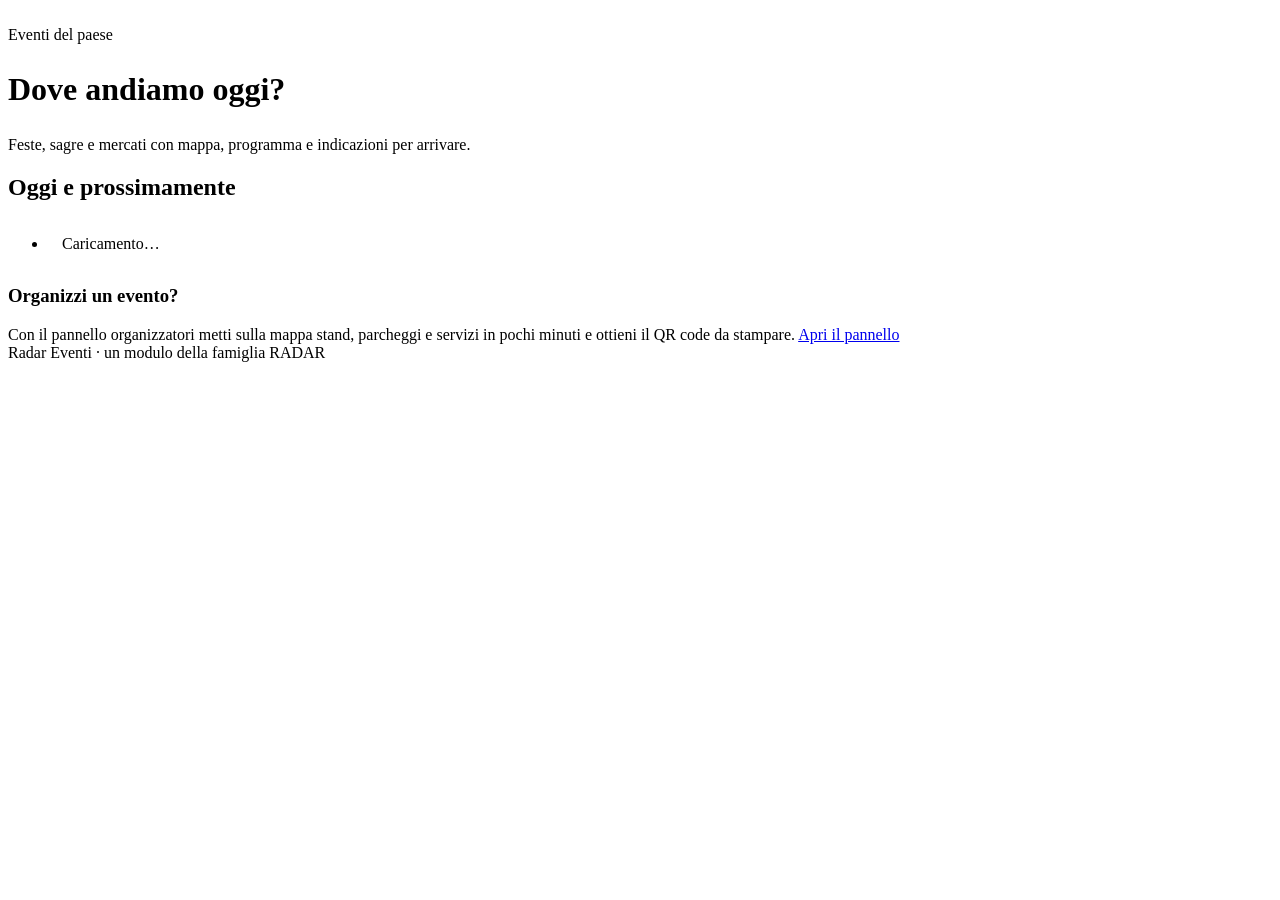
==== index.html @ ff0f66e5 "Add files via upload" ====
<!doctype html>
<html lang="it">
<head>
<meta charset="utf-8">
<meta name="viewport" content="width=device-width, initial-scale=1, viewport-fit=cover">
<title>Radar Eventi</title>
<meta name="theme-color" content="#0A0F14">
<link rel="preconnect" href="https://fonts.googleapis.com">
<link rel="preconnect" href="https://fonts.gstatic.com" crossorigin>
<link rel="stylesheet" href="https://fonts.googleapis.com/css2?family=Sora:wght@700;800&family=Atkinson+Hyperlegible:wght@400;700&display=swap">
<link rel="stylesheet" href="css/style.css">
</head>
<body>
<div id="top"></div>
<main class="wrap">
  <header style="display:flex;flex-direction:column;gap:6px;padding-top:18px">
    <span class="eyebrow" id="comune">Eventi del paese</span>
    <h1>Dove andiamo oggi?</h1>
    <span class="muted">Feste, sagre e mercati con mappa, programma e indicazioni per arrivare.</span>
  </header>
  <section>
    <h2>Oggi e prossimamente</h2>
    <ul class="list" id="upcoming"><li style="padding:14px" class="muted">Caricamento…</li></ul>
  </section>
  <section id="pastWrap" hidden>
    <h2>Eventi passati</h2>
    <ul class="list" id="past"></ul>
  </section>
  <section class="card">
    <h3>Organizzi un evento?</h3>
    <span class="small">Con il pannello organizzatori metti sulla mappa stand, parcheggi e servizi in pochi minuti e ottieni il QR code da stampare.</span>
    <a class="btn" href="admin.html" style="align-self:flex-start">Apri il pannello</a>
  </section>
  <footer><span>Radar Eventi · un modulo della famiglia RADAR</span></footer>
</main>
<script src="js/common.js"></script>
<script>
document.getElementById("top").innerHTML = topbar("index");
function item(e, status){
  const pill = status === "oggi" ? '<span class="pill live">Oggi</span>' : status === "futuro" ? '<span class="pill next">In arrivo</span>' : '<span class="pill">Finito</span>';
  return `<li><a href="evento.html?id=${encodeURIComponent(e.id)}" style="display:flex;flex-direction:column;gap:4px;padding:14px;text-decoration:none;color:inherit">
    <span class="row">${pill}<span class="small">${esc(dateRange(e))}</span></span>
    <strong style="font-size:1.08rem">${esc(e.title)}</strong>
    <span class="small">${esc(e.place)}${e.summary ? " · " + esc(e.summary) : ""}</span></a></li>`;
}
loadJSON("data/events.json").then(idx => {
  if(idx.comune) document.getElementById("comune").textContent = "Eventi a " + idx.comune;
  const t = new Date();
  const withStatus = idx.events.map(e => ({e, s: eventStatus(e, t)})).sort((a,b) => a.e.date.localeCompare(b.e.date));
  const up = withStatus.filter(x => x.s !== "passato"), past = withStatus.filter(x => x.s === "passato").reverse();
  document.getElementById("upcoming").innerHTML = up.length ? up.map(x => item(x.e, x.s)).join("") : '<li style="padding:14px" class="muted">Nessun evento in programma per ora.</li>';
  if(past.length){ document.getElementById("pastWrap").hidden = false; document.getElementById("past").innerHTML = past.map(x => item(x.e, x.s)).join(""); }
}).catch(() => { document.getElementById("upcoming").innerHTML = '<li style="padding:14px">Elenco eventi non disponibile. Riprova tra poco.</li>'; });
</script>
</body>
</html>
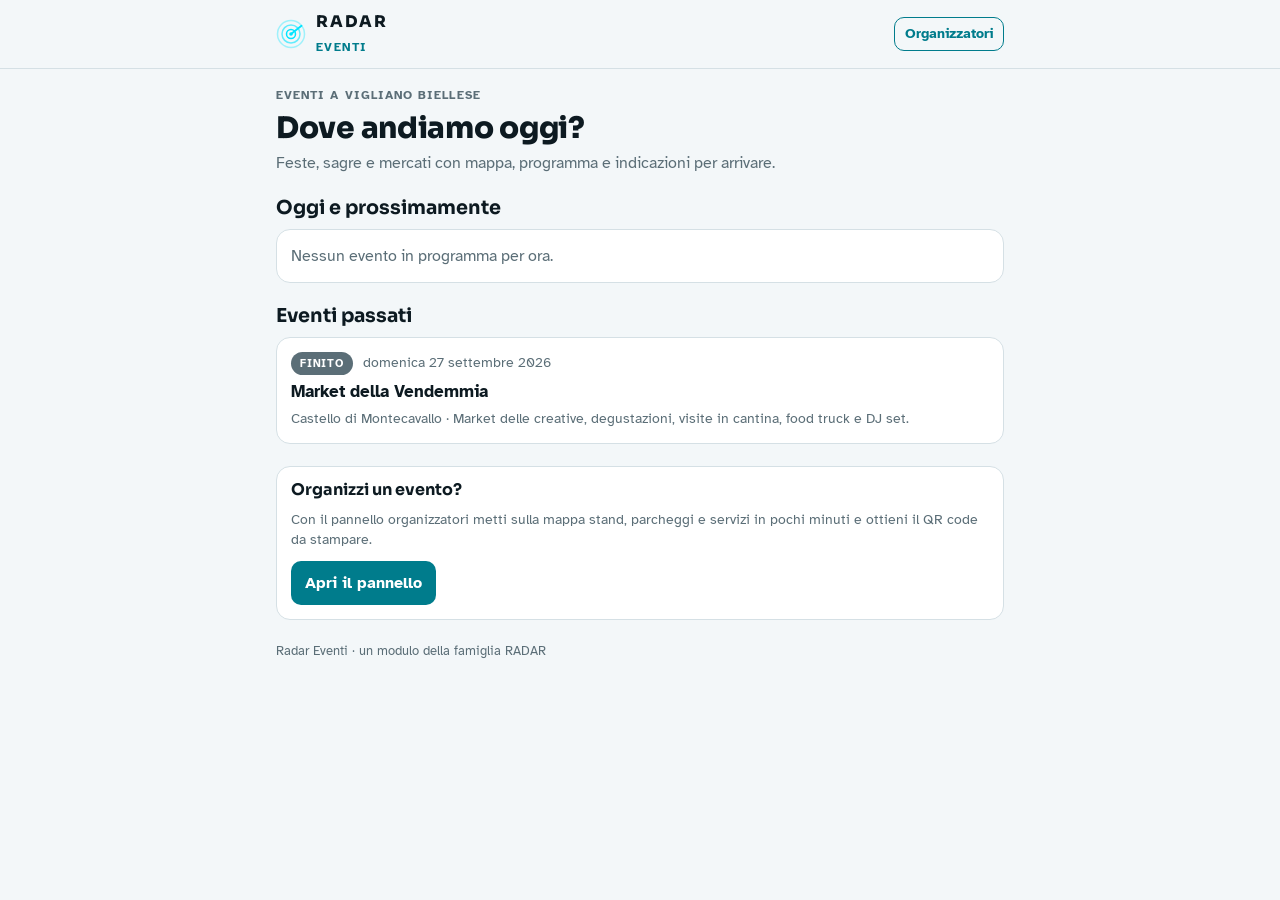
==== commit 3bbf68cf: "Add files via upload" ====
--- a/index.html
+++ b/index.html
@@ -8,7 +8,7 @@
 <link rel="preconnect" href="https://fonts.googleapis.com">
 <link rel="preconnect" href="https://fonts.gstatic.com" crossorigin>
 <link rel="stylesheet" href="https://fonts.googleapis.com/css2?family=Sora:wght@700;800&family=Atkinson+Hyperlegible:wght@400;700&display=swap">
-<link rel="stylesheet" href="css/style.css">
+<link rel="stylesheet" href="style.css">
 </head>
 <body>
 <div id="top"></div>
@@ -33,7 +33,7 @@
   </section>
   <footer><span>Radar Eventi · un modulo della famiglia RADAR</span></footer>
 </main>
-<script src="js/common.js"></script>
+<script src="common.js"></script>
 <script>
 document.getElementById("top").innerHTML = topbar("index");
 function item(e, status){
@@ -43,7 +43,7 @@
     <strong style="font-size:1.08rem">${esc(e.title)}</strong>
     <span class="small">${esc(e.place)}${e.summary ? " · " + esc(e.summary) : ""}</span></a></li>`;
 }
-loadJSON("data/events.json").then(idx => {
+loadJSON("events.json").then(idx => {
   if(idx.comune) document.getElementById("comune").textContent = "Eventi a " + idx.comune;
   const t = new Date();
   const withStatus = idx.events.map(e => ({e, s: eventStatus(e, t)})).sort((a,b) => a.e.date.localeCompare(b.e.date));
--- a/style.css
+++ b/style.css
@@ -0,0 +1,110 @@
+/* RADAR EVENTI — stile condiviso (famiglia RADAR) */
+[hidden]{display:none!important}
+:root{
+  --bg:#F3F7F9; --surface:#FFFFFF; --surface-2:#E9F0F3; --ink:#0D1A21; --muted:#5B6E77; --line:#D5E0E5;
+  --accent:#007C8C; --accent-ink:#FFFFFF; --glow:#00E5FF;
+  --c-evento:#7A2E86; --c-cibo:#C8453B; --c-parcheggio:#3B5BA9; --c-servizi:#1F7A4D;
+  --c-ingresso:#B7791F; --c-info:#007C8C; --c-sponsor:#6B6B6B;
+  --warn-bg:#FFF4D6; --warn-ink:#6B4E00; --ok:#1F7A4D; --live:#C8453B;
+  --radius:14px;
+  color-scheme:light;
+}
+@media (prefers-color-scheme: dark){
+  :root:not([data-theme="light"]){
+    --bg:#0A0F14; --surface:#111A22; --surface-2:#18232D; --ink:#E6F1F5; --muted:#8FA3AD; --line:#243440;
+    --accent:#00E5FF; --accent-ink:#04141A; --glow:#00E5FF;
+    --c-evento:#C58BE0; --c-cibo:#FF8A7A; --c-parcheggio:#8FB0FF; --c-servizi:#6FD39C;
+    --c-ingresso:#F2C261; --c-info:#00E5FF; --c-sponsor:#B5B5B5;
+    --warn-bg:#33290C; --warn-ink:#F3D98A; --ok:#6FD39C; --live:#FF6B5B;
+    color-scheme:dark;
+  }
+}
+:root[data-theme="dark"]{
+  --bg:#0A0F14; --surface:#111A22; --surface-2:#18232D; --ink:#E6F1F5; --muted:#8FA3AD; --line:#243440;
+  --accent:#00E5FF; --accent-ink:#04141A; --glow:#00E5FF;
+  --c-evento:#C58BE0; --c-cibo:#FF8A7A; --c-parcheggio:#8FB0FF; --c-servizi:#6FD39C;
+  --c-ingresso:#F2C261; --c-info:#00E5FF; --c-sponsor:#B5B5B5;
+  --warn-bg:#33290C; --warn-ink:#F3D98A; --ok:#6FD39C; --live:#FF6B5B;
+  color-scheme:dark;
+}
+*{box-sizing:border-box}
+html,body{margin:0}
+body{background:var(--bg);color:var(--ink);font-family:"Atkinson Hyperlegible",system-ui,-apple-system,"Segoe UI",sans-serif;font-size:16px;line-height:1.5;-webkit-text-size-adjust:100%}
+h1,h2,h3{font-family:"Sora","Atkinson Hyperlegible",system-ui,sans-serif;margin:0;line-height:1.15;text-wrap:balance}
+h1{font-size:1.85rem;font-weight:800;letter-spacing:-.01em}
+h2{font-size:1.2rem;font-weight:700}
+h3{font-size:1rem;font-weight:700}
+a{color:var(--accent)}
+button,input,select,textarea{font:inherit;color:inherit}
+:focus-visible{outline:3px solid var(--accent);outline-offset:2px}
+.wrap{max-width:760px;margin:0 auto;padding-inline:16px;padding-block:0 48px;display:flex;flex-direction:column;gap:22px}
+section{display:flex;flex-direction:column;gap:10px}
+.eyebrow{font-size:.74rem;text-transform:uppercase;letter-spacing:.09em;color:var(--muted);font-weight:700}
+.muted{color:var(--muted)}
+.small{font-size:.86rem;color:var(--muted)}
+
+/* Barra superiore RADAR */
+.topbar{position:sticky;top:env(safe-area-inset-top,0px);z-index:1000;background:var(--bg);border-bottom:1px solid var(--line)}
+.topbar .in{max-width:760px;margin:0 auto;padding:10px 16px;display:flex;align-items:center;justify-content:space-between;gap:12px}
+.brand{display:flex;align-items:center;gap:10px;text-decoration:none;color:var(--ink)}
+.brand svg{width:30px;height:30px;flex:none}
+.brand b{font-family:"Sora",system-ui,sans-serif;font-weight:800;letter-spacing:.14em;font-size:1rem}
+.brand span{font-size:.72rem;letter-spacing:.12em;text-transform:uppercase;color:var(--accent);font-weight:700}
+.toplinks{display:flex;gap:8px}
+
+/* Elementi */
+.card{background:var(--surface);border:1px solid var(--line);border-radius:var(--radius);padding:14px}
+.facts{display:flex;flex-wrap:wrap;gap:8px}
+.fact{background:var(--surface);border:1px solid var(--line);border-radius:999px;padding:4px 12px;font-size:.88rem}
+.note{background:var(--warn-bg);color:var(--warn-ink);border-radius:10px;padding:10px 12px;font-size:.9rem}
+.pill{display:inline-block;font-size:.7rem;font-weight:700;letter-spacing:.07em;text-transform:uppercase;border-radius:999px;padding:3px 9px;white-space:nowrap;color:#fff;background:var(--muted)}
+.pill.live{background:var(--live)}
+.pill.next{background:var(--accent);color:var(--accent-ink)}
+.btn{display:inline-flex;align-items:center;justify-content:center;gap:8px;background:var(--accent);color:var(--accent-ink);text-decoration:none;border-radius:10px;padding:10px 14px;font-weight:700;border:0;cursor:pointer}
+.btn.ghost{background:transparent;color:var(--accent);border:1px solid var(--accent)}
+.btn.small-btn{padding:6px 10px;font-size:.86rem}
+.btn.danger{background:transparent;color:var(--live);border:1px solid var(--live)}
+.row{display:flex;gap:10px;align-items:center;flex-wrap:wrap}
+.badge{width:30px;height:30px;border-radius:50%;display:grid;place-items:center;color:#fff;font-weight:800;flex:none;font-size:.95rem}
+.list{list-style:none;margin:0;padding:0;background:var(--surface);border:1px solid var(--line);border-radius:var(--radius);overflow:hidden}
+.list>li+li{border-top:1px solid var(--line)}
+.upd{display:inline-flex;gap:6px;align-items:center;font-size:.82rem;color:var(--ok);font-weight:700}
+.upd::before{content:"";width:8px;height:8px;border-radius:50%;background:var(--ok)}
+
+/* Mappa */
+.map{height:58vh;min-height:320px;max-height:560px;border-radius:var(--radius);border:1px solid var(--line);overflow:hidden;background:var(--surface-2)}
+.map-tools{display:flex;gap:8px;flex-wrap:wrap}
+.chips{display:flex;gap:8px;flex-wrap:wrap}
+.chip{border:1px solid var(--line);background:var(--surface);border-radius:999px;padding:6px 12px;font-size:.9rem;cursor:pointer;display:inline-flex;align-items:center;gap:6px}
+.chip[aria-pressed="true"]{background:var(--ink);color:var(--bg);border-color:var(--ink)}
+.dot{width:10px;height:10px;border-radius:50%;display:inline-block}
+.pin{width:34px;height:34px;border-radius:50% 50% 50% 0;transform:rotate(-45deg);display:grid;place-items:center;border:3px solid #fff;box-shadow:0 2px 6px rgba(0,0,0,.35)}
+.pin i{transform:rotate(45deg);color:#fff;font-style:normal;font-weight:800;font-size:15px;font-family:"Sora",system-ui,sans-serif}
+.pin.approx{border-style:dashed}
+.me{width:18px;height:18px;border-radius:50%;background:#1A73E8;border:3px solid #fff;box-shadow:0 0 0 6px rgba(26,115,232,.25)}
+.leaflet-popup-content{font-family:"Atkinson Hyperlegible",system-ui,sans-serif;font-size:14px;line-height:1.4}
+.leaflet-popup-content b{font-size:15px}
+
+/* Programma */
+.prog li{display:grid;grid-template-columns:auto 1fr;gap:2px 12px;padding:12px 14px;align-items:baseline}
+.prog .when{font-weight:700;color:var(--accent);font-variant-numeric:tabular-nums;white-space:nowrap}
+.prog .when.unk{color:var(--muted);font-weight:400}
+.prog .what{font-weight:700}
+.prog .desc{grid-column:2;font-size:.9rem;color:var(--muted)}
+.prog .past{opacity:.55}
+
+/* Aggiornamenti */
+.feed li{padding:12px 14px;display:flex;flex-direction:column;gap:6px}
+.feed img{border-radius:10px;max-width:100%;height:auto}
+.feed time{font-variant-numeric:tabular-nums;font-weight:700}
+
+/* Form (pannello) */
+label{font-size:.88rem;font-weight:700;display:flex;flex-direction:column;gap:4px}
+input[type=text],input[type=date],input[type=time],input[type=tel],input[type=email],input[type=url],select,textarea{background:var(--surface);border:1px solid var(--line);border-radius:8px;padding:8px 10px;font-weight:400;width:100%}
+textarea{min-height:70px;resize:vertical}
+.grid2{display:grid;grid-template-columns:1fr 1fr;gap:10px}
+@media (max-width:520px){.grid2{grid-template-columns:1fr}}
+.qr{background:#fff;padding:12px;border-radius:12px;align-self:flex-start}
+footer{font-size:.82rem;color:var(--muted);display:flex;flex-direction:column;gap:6px}
+.sponsor{border:2px dashed var(--line);border-radius:var(--radius);padding:14px;display:flex;flex-direction:column;gap:4px}
+@media (prefers-reduced-motion: reduce){*{scroll-behavior:auto!important;transition:none!important}}
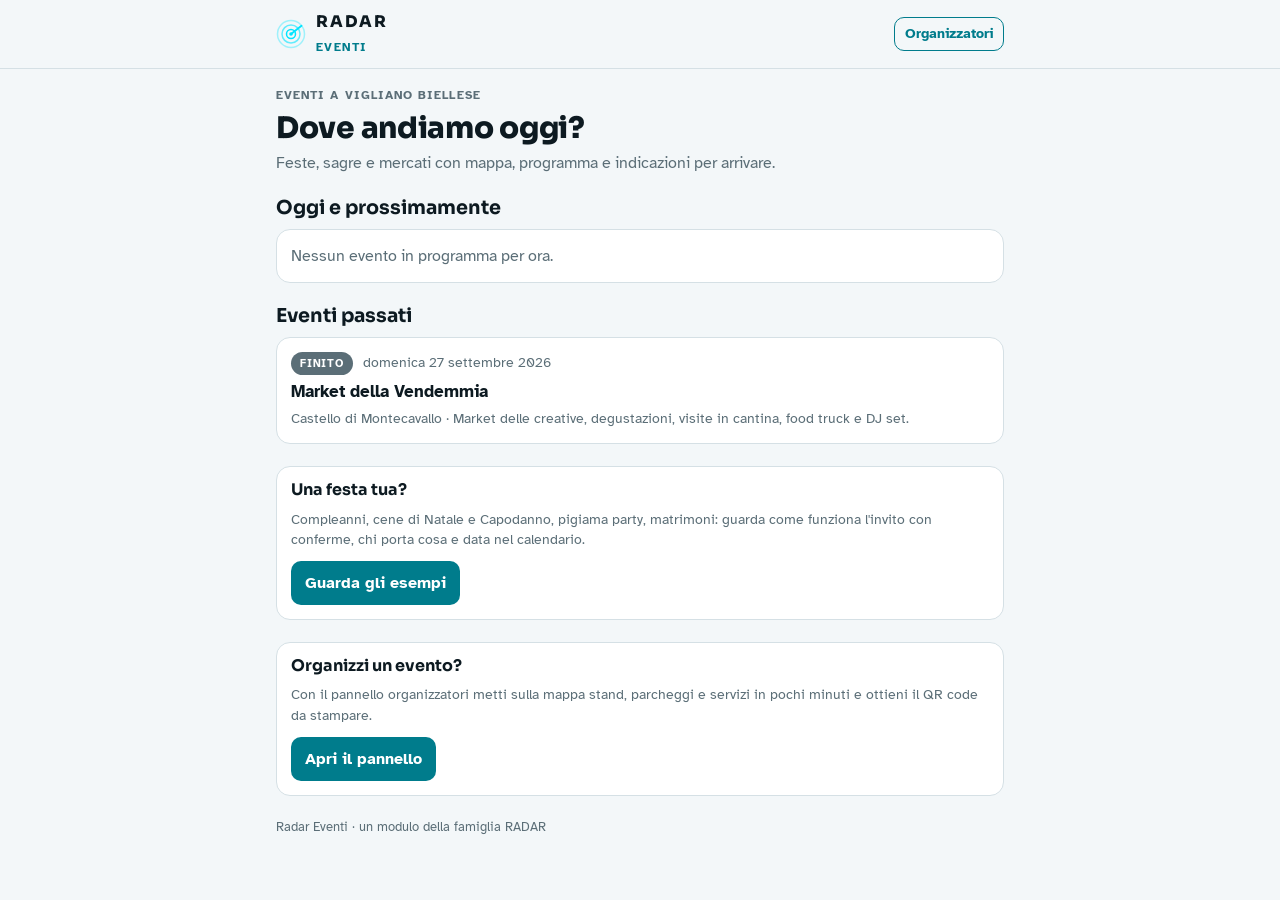
==== commit 35723ab9: "Add files via upload" ====
--- a/index.html
+++ b/index.html
@@ -27,6 +27,11 @@
     <ul class="list" id="past"></ul>
   </section>
   <section class="card">
+    <h3>Una festa tua?</h3>
+    <span class="small">Compleanni, cene di Natale e Capodanno, pigiama party, matrimoni: guarda come funziona l'invito con conferme, chi porta cosa e data nel calendario.</span>
+    <a class="btn" href="esempi.html" style="align-self:flex-start">Guarda gli esempi</a>
+  </section>
+  <section class="card">
     <h3>Organizzi un evento?</h3>
     <span class="small">Con il pannello organizzatori metti sulla mappa stand, parcheggi e servizi in pochi minuti e ottieni il QR code da stampare.</span>
     <a class="btn" href="admin.html" style="align-self:flex-start">Apri il pannello</a>
